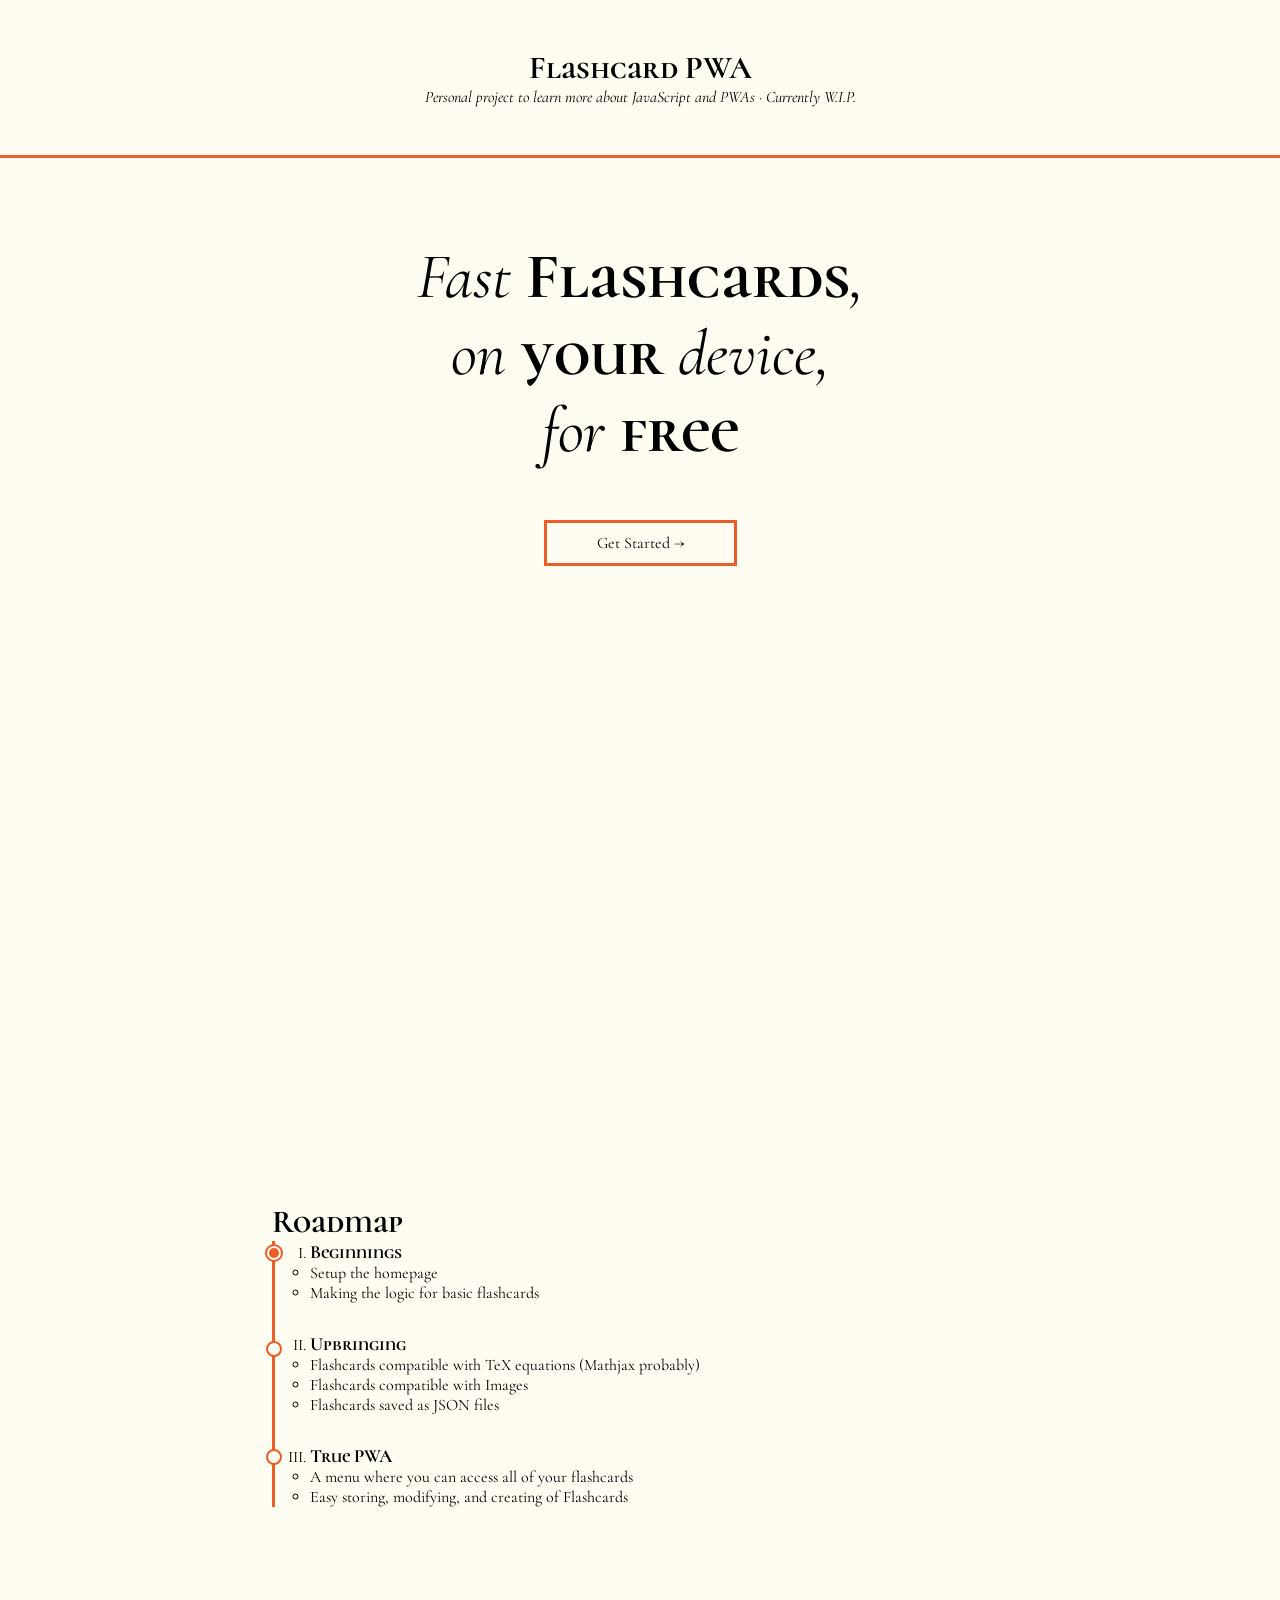
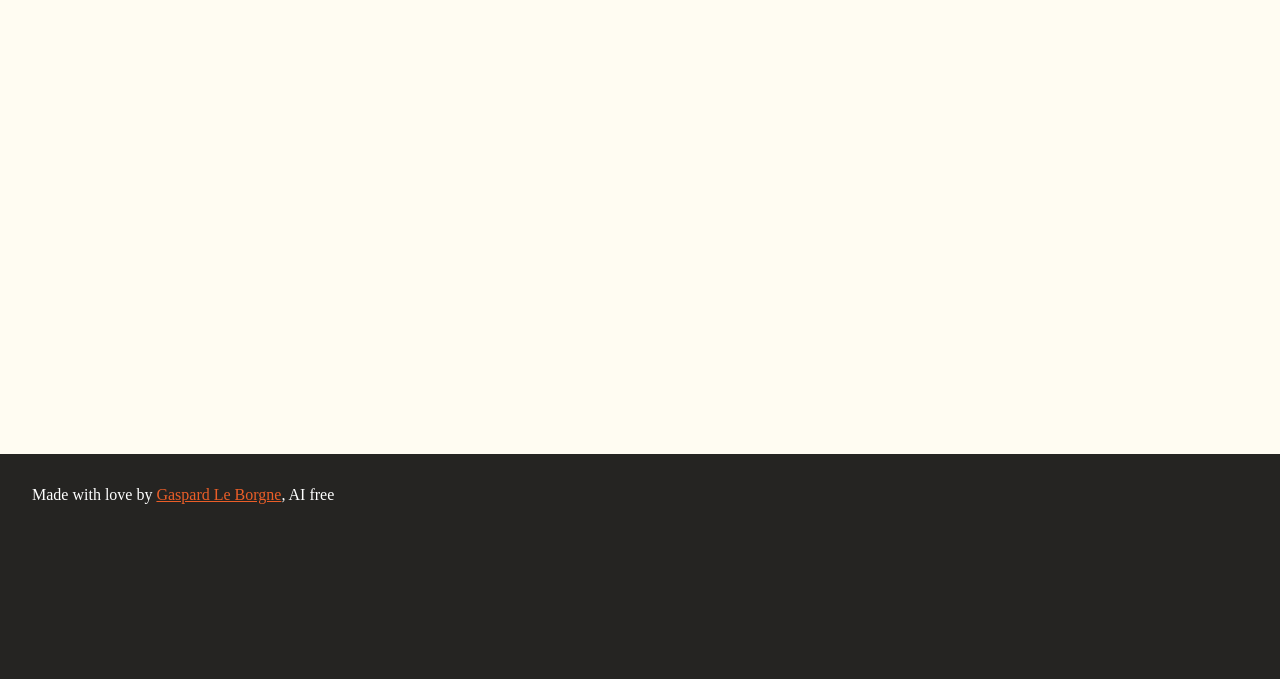
==== index.html @ ce6a42d8 "Original Commit" ====
<!doctype html>
<html lang="en">
    <head>
        <meta charset="UTF-8" />
        <meta name="viewport" content="width=device-width, initial-scale=1.0" />
        <title>FlashCard PWA</title>

        <link rel="stylesheet" href="style/main.css" />
        <link rel="manifest" href="manifest.json" />
        <meta name="theme-color" content="" />
    </head>
    <body>
        <!-- HEADER -->

        <header>
            <h1>Flashcard PWA</h1>
            <p>
                Personal project to learn more about JavaScript and PWAs ·
                Currently W.I.P.
            </p>
        </header>

        <!-- MAIN -->

        <main>
            <!-- HERO -->

            <div class="hero">
                <h2>
                    Fast <em>Flashcards</em>, <br />
                    on <em>your</em> device, <br />
                    for <em>free</em>
                </h2>
                <a href="#roadmap" class="btn">Get Started →</a>
            </div>

            <!-- ROADMAP -->

            <div class="roadmap" id="roadmap">
                <h2>Roadmap</h2>

                <ol>
                    <li>
                        <h3 class="current">Beginnings</h3>
                        <ul>
                            <li>Setup the homepage</li>
                            <li>Making the logic for basic flashcards</li>
                        </ul>
                    </li>
                    <li>
                        <h3>Upbringing</h3>
                        <ul>
                            <li>
                                Flashcards compatible with TeX equations
                                (Mathjax probably)
                            </li>
                            <li>Flashcards compatible with Images</li>
                            <li>Flashcards saved as JSON files</li>
                        </ul>
                    </li>
                    <li>
                        <h3>True PWA</h3>
                        <ul>
                            <li>
                                A menu where you can access all of your
                                flashcards
                            </li>
                            <li>
                                Easy storing, modifying, and creating of
                                Flashcards
                            </li>
                        </ul>
                    </li>
                </ol>
            </div>
        </main>

        <!-- FOOTER -->

        <footer>
            <p>
                Made with love by
                <a href="https://gaspard-lb.web.app/" target="_blank"
                    >Gaspard Le Borgne</a
                >, AI free
            </p>
        </footer>

        <script src="js/main.js"></script>
    </body>
</html>
---- style/main.css ----
/* Palette de couleur : https://coolors.co/palette/fffcf2-ccc5b9-403d39-252422-eb5e28
                        https://coolors.co/palette/0466c8-0353a4-023e7d-002855-001845-001233-33415c-5c677d-7d8597-979dac
*/

@import url("https://fonts.googleapis.com/css2?family=Cormorant+Garamond:ital,wght@0,300..700;1,300..700&family=Cormorant+Unicase:wght@300;400;500;600;700&family=DM+Mono:ital,wght@0,300;0,400;0,500;1,300;1,400;1,500&display=swap");

.cormorant-unicase-light {
    font-family: "Cormorant Unicase", serif;
    font-weight: 300;
    font-style: normal;
}

.cormorant-unicase-regular {
    font-family: "Cormorant Unicase", serif;
    font-weight: 400;
    font-style: normal;
}

.cormorant-unicase-medium {
    font-family: "Cormorant Unicase", serif;
    font-weight: 500;
    font-style: normal;
}

.cormorant-unicase-semibold {
    font-family: "Cormorant Unicase", serif;
    font-weight: 600;
    font-style: normal;
}

.cormorant-unicase-bold {
    font-family: "Cormorant Unicase", serif;
    font-weight: 700;
    font-style: normal;
}

.dm-mono-light {
    font-family: "DM Mono", monospace;
    font-weight: 300;
    font-style: normal;
}

.dm-mono-regular {
    font-family: "DM Mono", monospace;
    font-weight: 400;
    font-style: normal;
}

.dm-mono-medium {
    font-family: "DM Mono", monospace;
    font-weight: 500;
    font-style: normal;
}

.dm-mono-light-italic {
    font-family: "DM Mono", monospace;
    font-weight: 300;
    font-style: italic;
}

.dm-mono-regular-italic {
    font-family: "DM Mono", monospace;
    font-weight: 400;
    font-style: italic;
}

.dm-mono-medium-italic {
    font-family: "DM Mono", monospace;
    font-weight: 500;
    font-style: italic;
}

.cormorant-garamond-<uniquifier > {
    font-family: "Cormorant Garamond", serif;
    font-optical-sizing: auto;
    font-weight: <weight>;
    font-style: normal;
}

:root {
    --bg-light: #fffcf2;
    --bg-dark: #252422;
    --txt-light: black;
    --txt-dark: white;
    --act: #eb5e28;
    --font-main: "Cormorant Garamond", serif;
    --font-act: "Cormorant Unicase", serif;
}

* {
    box-sizing: border-box;
    margin: 0;
    padding: 0;
    scroll-behavior: smooth;
}

body {
    background-color: var(--bg-light);
    color: var(--txt-light);
}

/* === HEADER === */

header {
    width: 100%;
    border-bottom: 3px solid var(--act);
    padding: 3em;
    text-align: center;
}

header h1 {
    font-family: var(--font-act);
    font-weight: 700;
}

header p {
    font-style: italic;
    font-family: var(--font-main);
}

/* === MAIN === */

main {
    max-width: 50em;
    position: relative;
    left: 50%;
    transform: translateX(-50%);
    padding: 1em;
}

main div {
    height: 100vh;
    font-family: var(--font-main);
}

/* === HERO === */

.hero {
    text-align: center;
    align-items: center;
}

.hero h2 {
    font-size: 4rem;
    margin: 4rem;
    font-family: var(--font-main);
    font-weight: normal;
    font-style: italic;
}

.hero h2 em {
    font-family: var(--font-act);
    font-weight: 700;
    font-style: normal;
}

a.btn {
    color: var(--txt-light);
    text-decoration: none;
    border: 3px solid var(--act);
    margin: 3em;
    margin-top: 3em;
    padding: 10px 50px 10px 50px;
    transition: 300ms;
}

a.btn:hover {
    background-color: var(--act);
    color: var(--bg-light);
}

/* === ROADMAP === */

.roadmap {
    padding: 1rem;
}

.roadmap h2 {
    font-family: var(--font-act);
    font-size: 2rem;
    margin-top: 3rem;
}

.roadmap h3 {
    font-family: var(--font-act);
}

.roadmap ol {
    list-style-type: upper-roman;
    border-left: 3px solid var(--act);
    padding-left: 35px;
}

.roadmap ol > li {
    position: relative;
    margin-bottom: 30px;
}

.roadmap ol > li:last-child {
    margin-bottom: 0;
}

.roadmap h3::before {
    content: "";
    position: absolute;
    left: -44px;
    top: 20%;
    transform: translateY(-50%);

    width: 12px;
    height: 12px;
    background-color: var(--bg-light);
    border: 2px solid var(--act);
    border-radius: 50%;
    z-index: 1;
}

.roadmap h3.current::before {
    content: "";
    position: absolute;
    left: -43px;
    top: 20%;
    transform: translateY(-50%);

    width: 10px;
    height: 10px;
    background-color: var(--act);
    border: 2px solid var(--bg-light);
    outline: 2px solid var(--act);
    border-radius: 50%;
    z-index: 1;
}

/* === FOOTER === */

footer {
    width: 100vw;
    background-color: var(--bg-dark);
    color: var(--txt-dark);
    height: 25vh;
    padding: 2rem;
    justify-items: center;
}

footer a {
    color: var(--act);
    text-align: center;
}
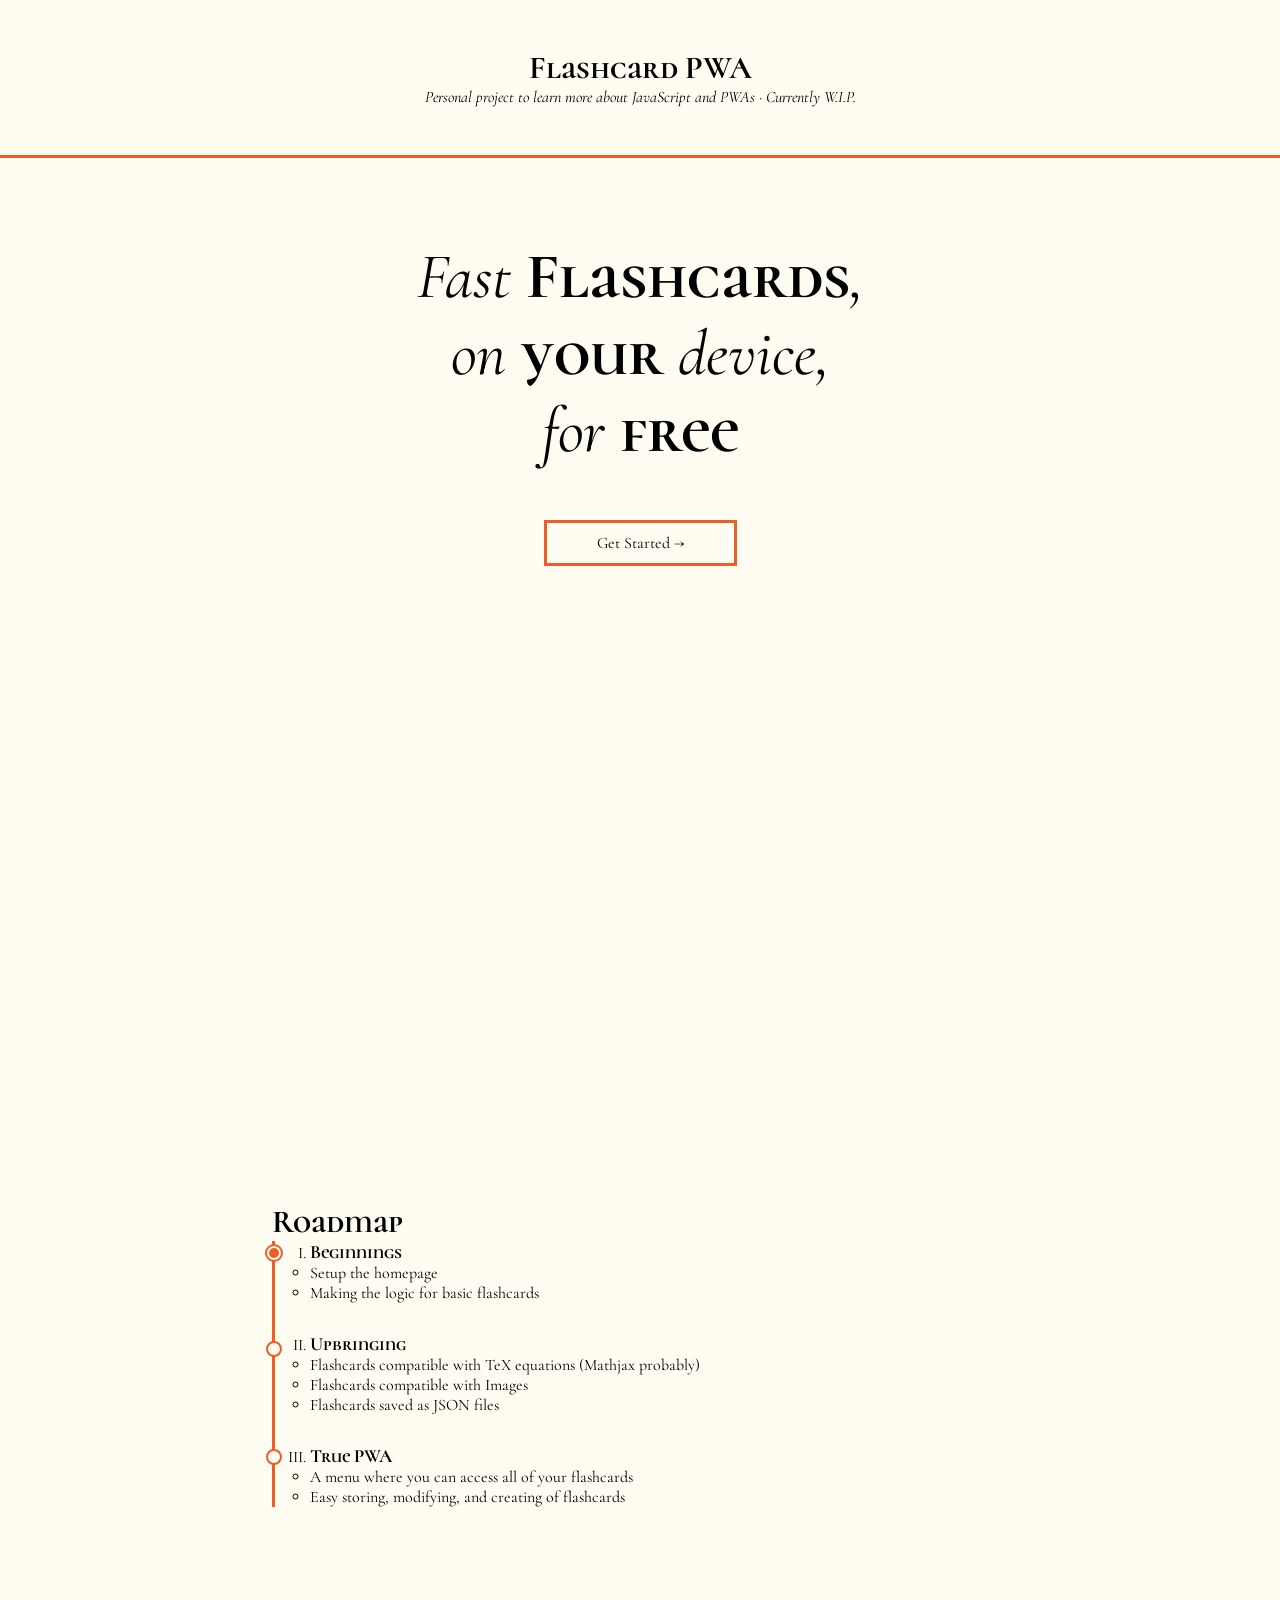
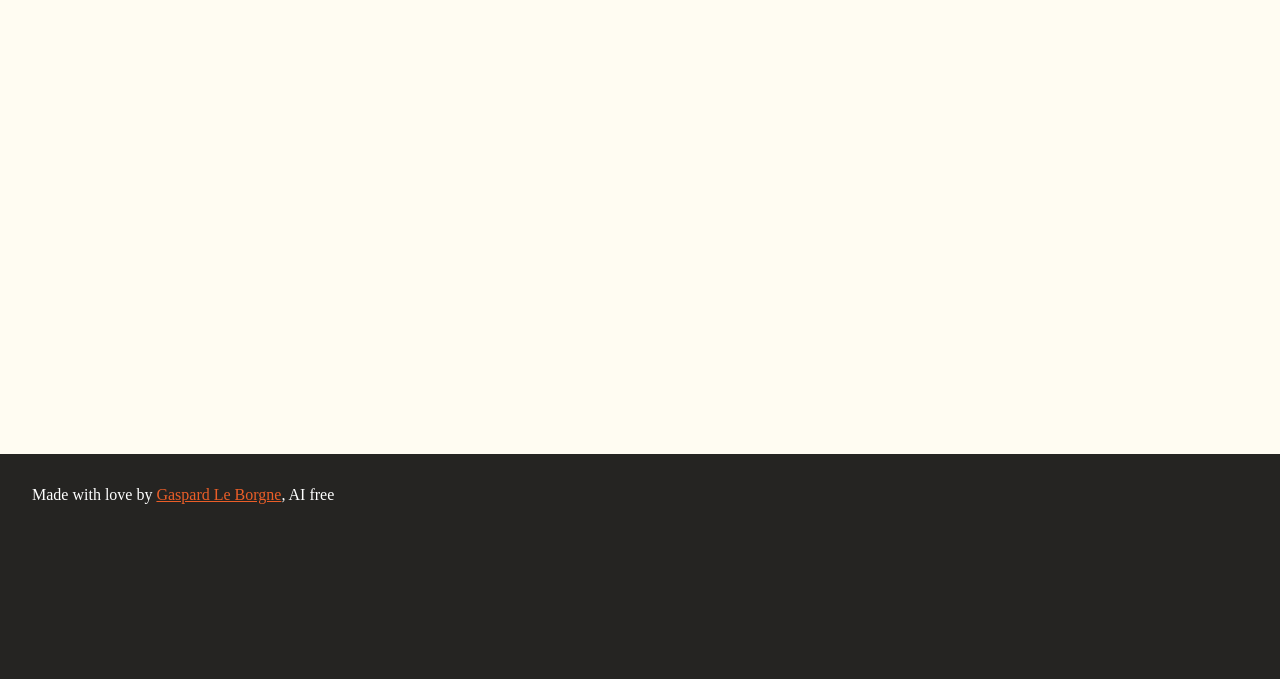
==== commit 9a1aaee9: "Updated README.md" ====
--- a/index.html
+++ b/index.html
@@ -67,7 +67,7 @@
                             </li>
                             <li>
                                 Easy storing, modifying, and creating of
-                                Flashcards
+                                flashcards
                             </li>
                         </ul>
                     </li>
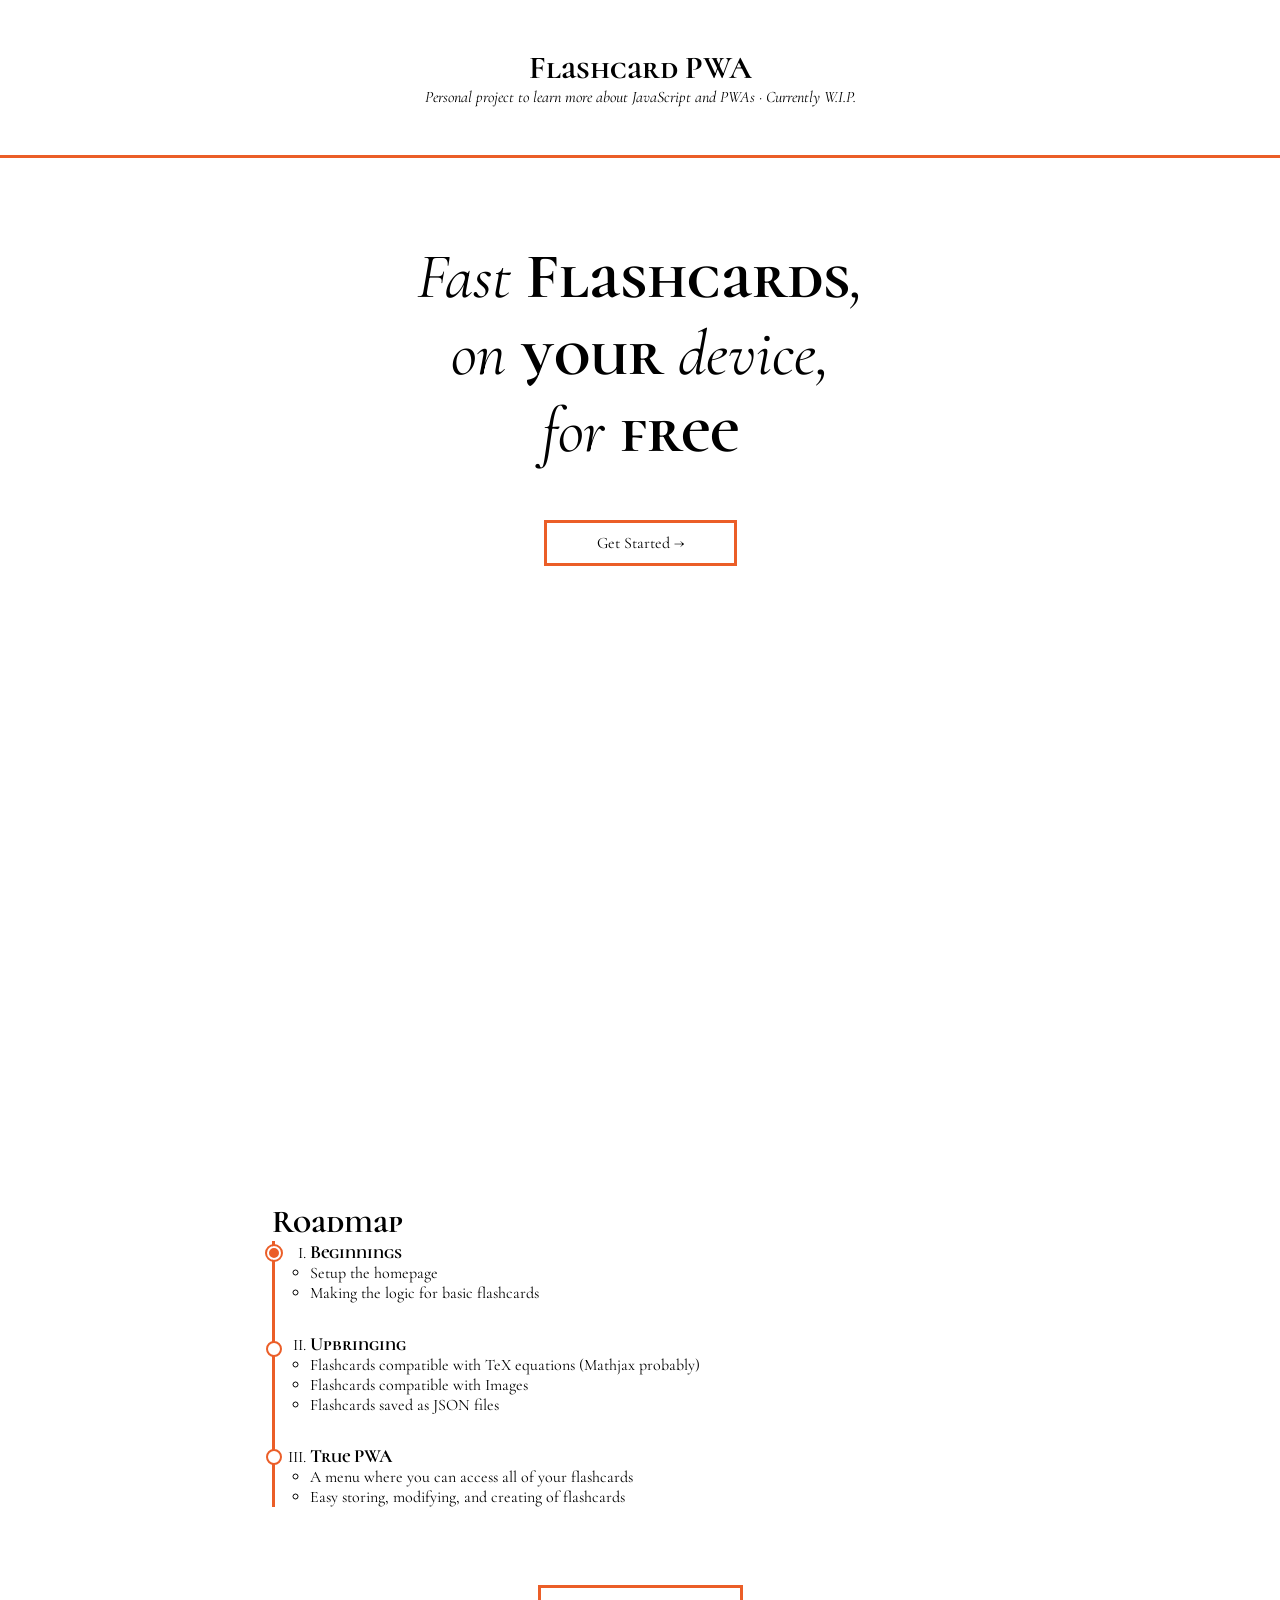
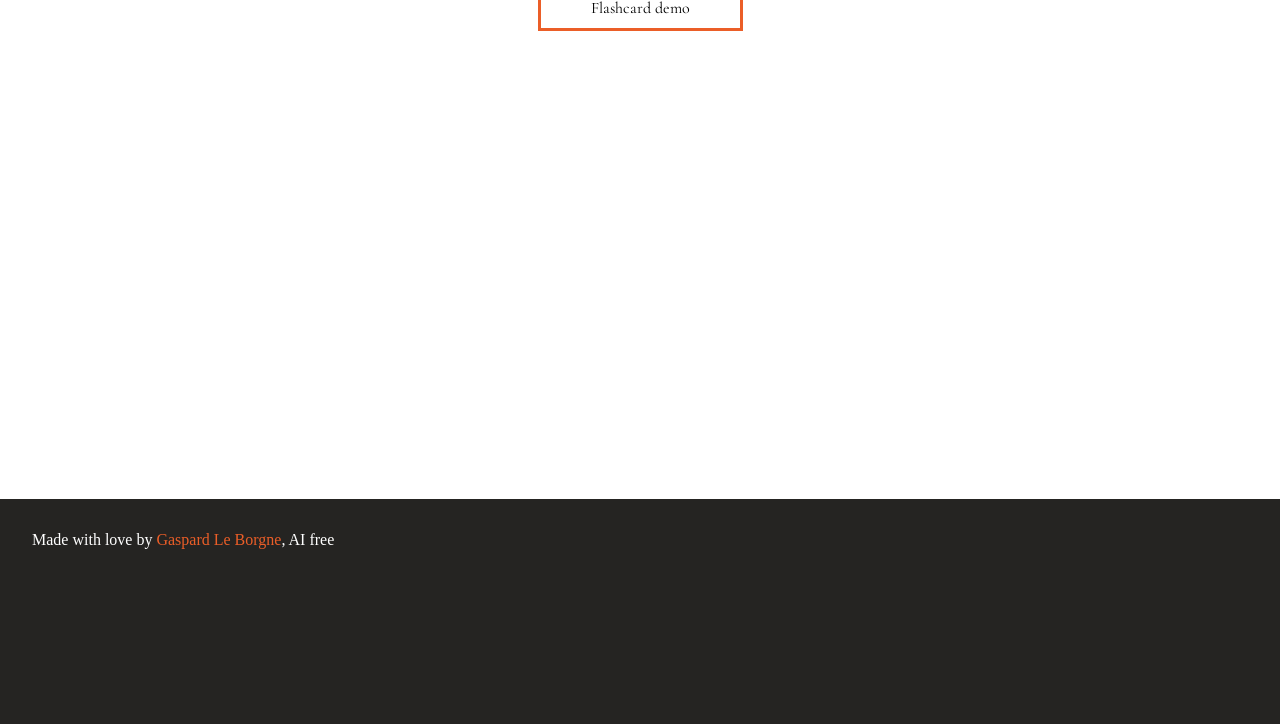
==== commit bf439b48: "Created the flashcards and carroussel logic." ====
--- a/index.html
+++ b/index.html
@@ -8,17 +8,12 @@
         <link rel="stylesheet" href="style/main.css" />
         <link rel="manifest" href="manifest.json" />
         <meta name="theme-color" content="" />
+        <script src="js/components.js" defer></script>
     </head>
     <body>
         <!-- HEADER -->
 
-        <header>
-            <h1>Flashcard PWA</h1>
-            <p>
-                Personal project to learn more about JavaScript and PWAs ·
-                Currently W.I.P.
-            </p>
-        </header>
+        <page-header></page-header>
 
         <!-- MAIN -->
 
@@ -72,19 +67,15 @@
                         </ul>
                     </li>
                 </ol>
+                <div class="btn-container">
+                    <a href="flashcard-demo/" class="btn">Flashcard demo</a>
+                </div>
             </div>
         </main>
 
         <!-- FOOTER -->
 
-        <footer>
-            <p>
-                Made with love by
-                <a href="https://gaspard-lb.web.app/" target="_blank"
-                    >Gaspard Le Borgne</a
-                >, AI free
-            </p>
-        </footer>
+        <page-footer></page-footer>
 
         <script src="js/main.js"></script>
     </body>
--- a/style/main.css
+++ b/style/main.css
@@ -78,7 +78,7 @@
 }
 
 :root {
-    --bg-light: #fffcf2;
+    --bg-light: white;
     --bg-dark: #252422;
     --txt-light: black;
     --txt-dark: white;
@@ -129,7 +129,6 @@
 }
 
 main div {
-    height: 100vh;
     font-family: var(--font-main);
 }
 
@@ -138,6 +137,7 @@
 .hero {
     text-align: center;
     align-items: center;
+    min-height: 100vh;
 }
 
 .hero h2 {
@@ -173,6 +173,7 @@
 
 .roadmap {
     padding: 1rem;
+    min-height: 80vh;
 }
 
 .roadmap h2 {
@@ -194,10 +195,6 @@
 .roadmap ol > li {
     position: relative;
     margin-bottom: 30px;
-}
-
-.roadmap ol > li:last-child {
-    margin-bottom: 0;
 }
 
 .roadmap h3::before {
@@ -231,6 +228,12 @@
     z-index: 1;
 }
 
+.btn-container {
+    display: flex;
+    flex-direction: column;
+    align-items: center;
+}
+
 /* === FOOTER === */
 
 footer {
@@ -240,9 +243,11 @@
     height: 25vh;
     padding: 2rem;
     justify-items: center;
+    margin-top: 25vh;
 }
 
 footer a {
     color: var(--act);
     text-align: center;
-}
+    text-decoration: none;
+}
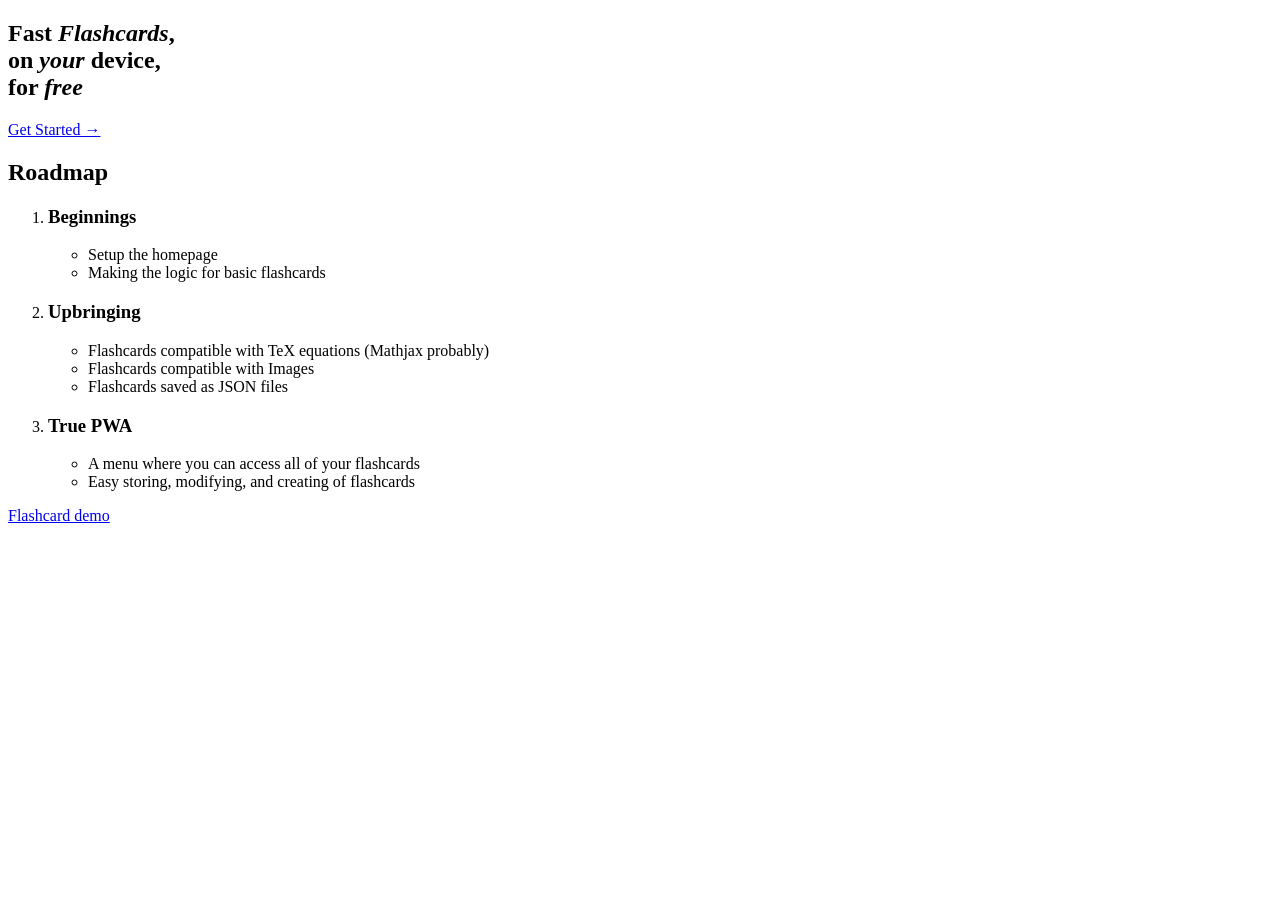
==== commit 228605dd: "Corrected the linking errors" ====
--- a/index.html
+++ b/index.html
@@ -5,6 +5,7 @@
         <meta name="viewport" content="width=device-width, initial-scale=1.0" />
         <title>FlashCard PWA</title>
 
+        <base href="/flashcard-pwa/" />
         <link rel="stylesheet" href="style/main.css" />
         <link rel="manifest" href="manifest.json" />
         <meta name="theme-color" content="" />
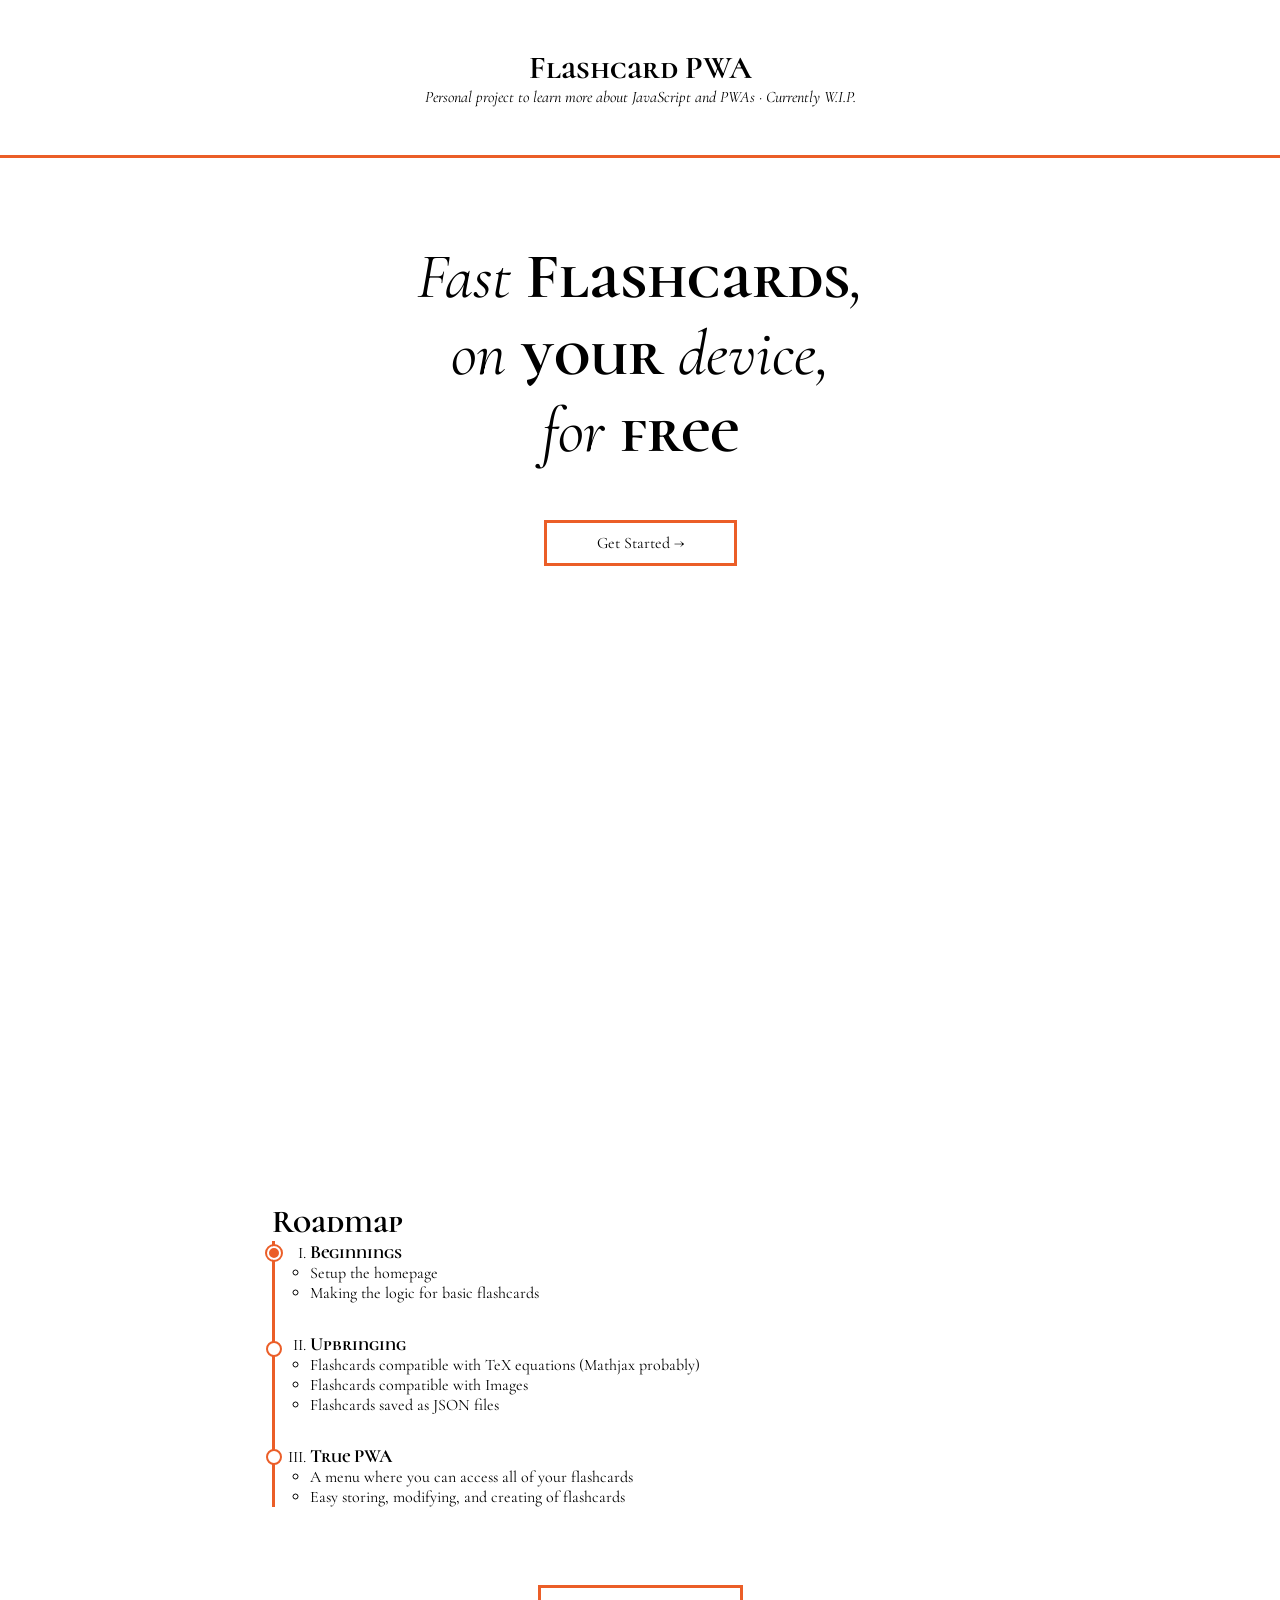
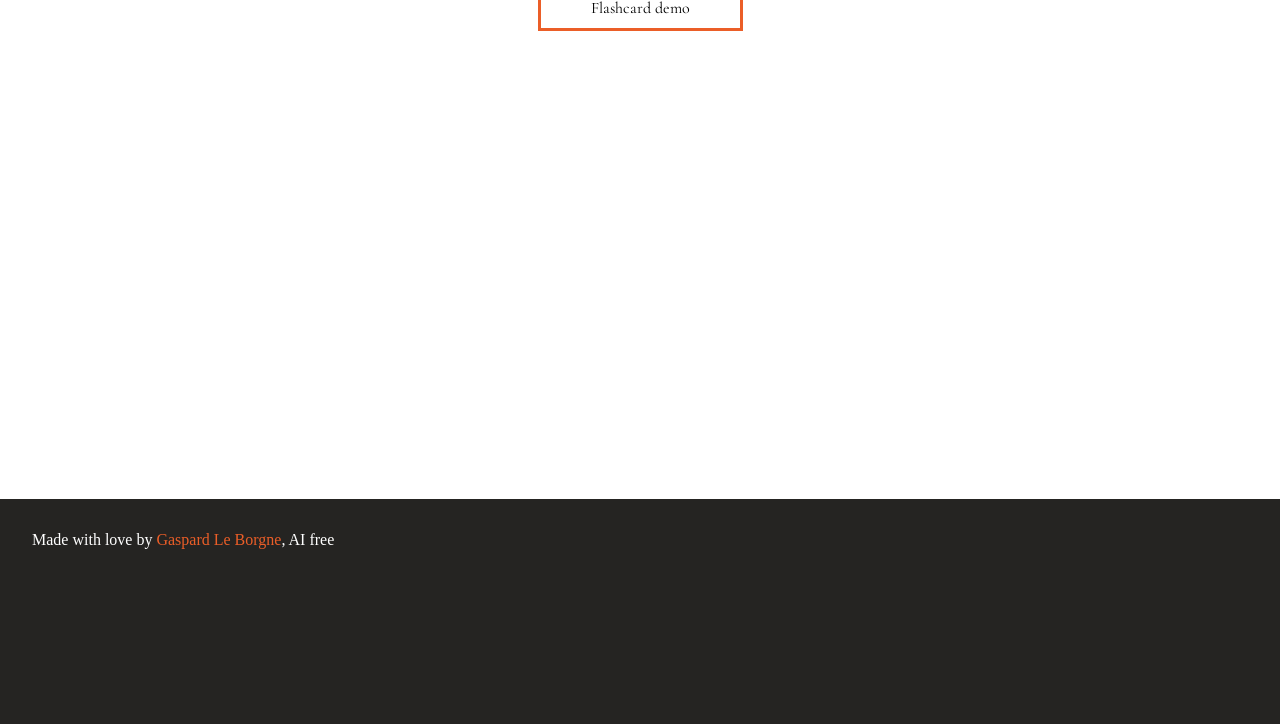
==== commit 6911ad08: "Fixed path errors" ====
--- a/index.html
+++ b/index.html
@@ -5,7 +5,6 @@
         <meta name="viewport" content="width=device-width, initial-scale=1.0" />
         <title>FlashCard PWA</title>
 
-        <base href="/flashcard-pwa/" />
         <link rel="stylesheet" href="style/main.css" />
         <link rel="manifest" href="manifest.json" />
         <meta name="theme-color" content="" />
